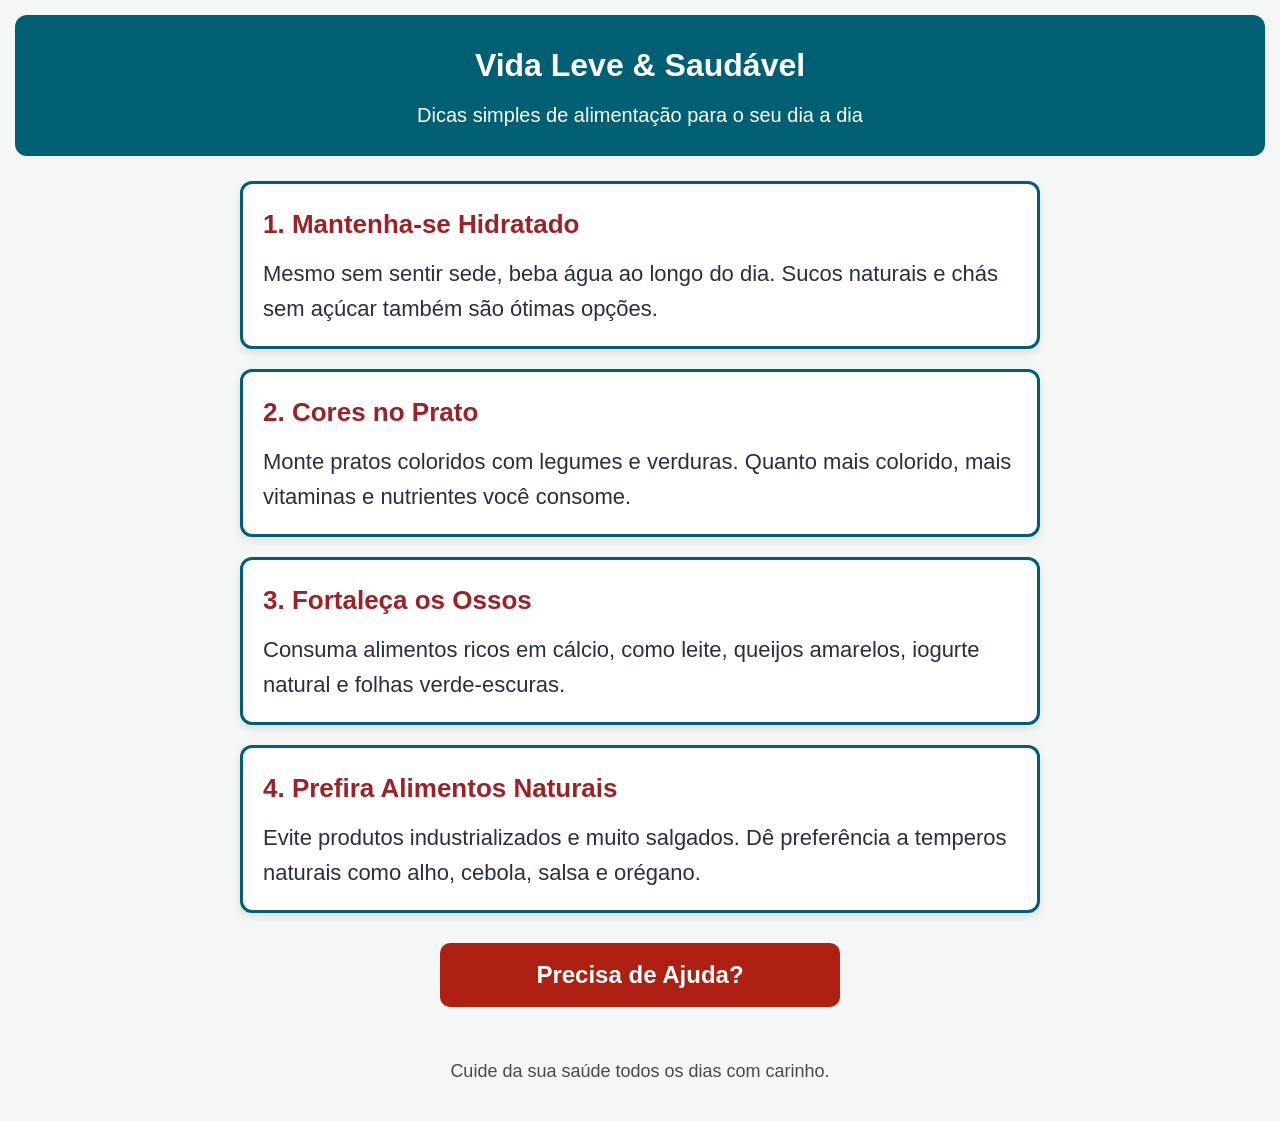
==== index.html @ eb5f770e "Add files via upload" ====
<!DOCTYPE html>
<html lang="pt-BR">
<head>
  <meta charset="UTF-8">
  <meta name="viewport" content="width=device-width, initial-scale=1.0">
  <title>Alimentação Saudável para a Terceira Idade</title>
  <link rel="stylesheet" href="style.css">
</head>
<body>

  <header>
    <h1>Vida Leve & Saudável</h1>
    <p>Dicas simples de alimentação para o seu dia a dia</p>
  </header>

  <main>
    <section class="card">
      <h2>1. Mantenha-se Hidratado</h2>
      <p>Mesmo sem sentir sede, beba água ao longo do dia. Sucos naturais e chás sem açúcar também são ótimas opções.</p>
    </section>

    <section class="card">
      <h2>2. Cores no Prato</h2>
      <p>Monte pratos coloridos com legumes e verduras. Quanto mais colorido, mais vitaminas e nutrientes você consome.</p>
    </section>

    <section class="card">
      <h2>3. Fortaleça os Ossos</h2>
      <p>Consuma alimentos ricos em cálcio, como leite, queijos amarelos, iogurte natural e folhas verde-escuras.</p>
    </section>

    <section class="card">
      <h2>4. Prefira Alimentos Naturais</h2>
      <p>Evite produtos industrializados e muito salgados. Dê preferência a temperos naturais como alho, cebola, salsa e orégano.</p>
    </section>

    <div class="div-botao">
      <button type="button" class="btn-ajuda" onclick="alert('Ligue para seu posto de saúde ou consulte seu médico para orientações personalizadas.')">Precisa de Ajuda?</button>
    </div>
  </main>

  <footer>
    <p>Cuide da sua saúde todos os dias com carinho.</p>
  </footer>

</body>
</html>
---- style.css ----
/* Configurações Globais de Acessibilidade */
* {
  box-sizing: border-box;
  margin: 0;
  padding: 0;
}

body {
  font-family: Arial, Helvetica, sans-serif;
  font-size: 22px; /* Fonte ampliada para facilitar a leitura */
  line-height: 1.6;
  background-color: #f4f7f6;
  color: #1a1a1a; /* Alto contraste com o fundo */
  padding: 15px;
}

/* Cabeçalho */
header {
  background-color: #005f73;
  color: #ffffff;
  padding: 25px 15px;
  text-align: center;
  border-radius: 12px;
  margin-bottom: 25px;
}

header h1 {
  font-size: 32px;
  margin-bottom: 8px;
}

header p {
  font-size: 20px;
}

/* Cartões de Dicas */
main {
  max-width: 800px;
  margin: 0 auto;
}

.card {
  background-color: #ffffff;
  border: 3px solid #005f73; /* Borda espessa para fácil visualização */
  border-radius: 12px;
  padding: 20px;
  margin-bottom: 20px;
  box-shadow: 0 4px 8px rgba(0, 0, 0, 0.1);
}

.card h2 {
  color: #9b2226; /* Cor escura e chamativa para destaques */
  font-size: 26px;
  margin-bottom: 10px;
}

.card p {
  color: #2b2d42;
}

/* Botão Grande de Ação */
.div-botao {
  text-align: center;
  margin: 30px 0;
}

.btn-ajuda {
  background-color: #ae2012;
  color: #ffffff;
  font-size: 24px;
  font-weight: bold;
  padding: 18px 30px;
  border: none;
  border-radius: 10px;
  cursor: pointer;
  width: 100%;
  max-width: 400px;
}

.btn-ajuda:hover {
  background-color: #9b2226;
}

/* Rodapé */
footer {
  text-align: center;
  padding: 20px;
  font-size: 18px;
  color: #4a4a4a;
}
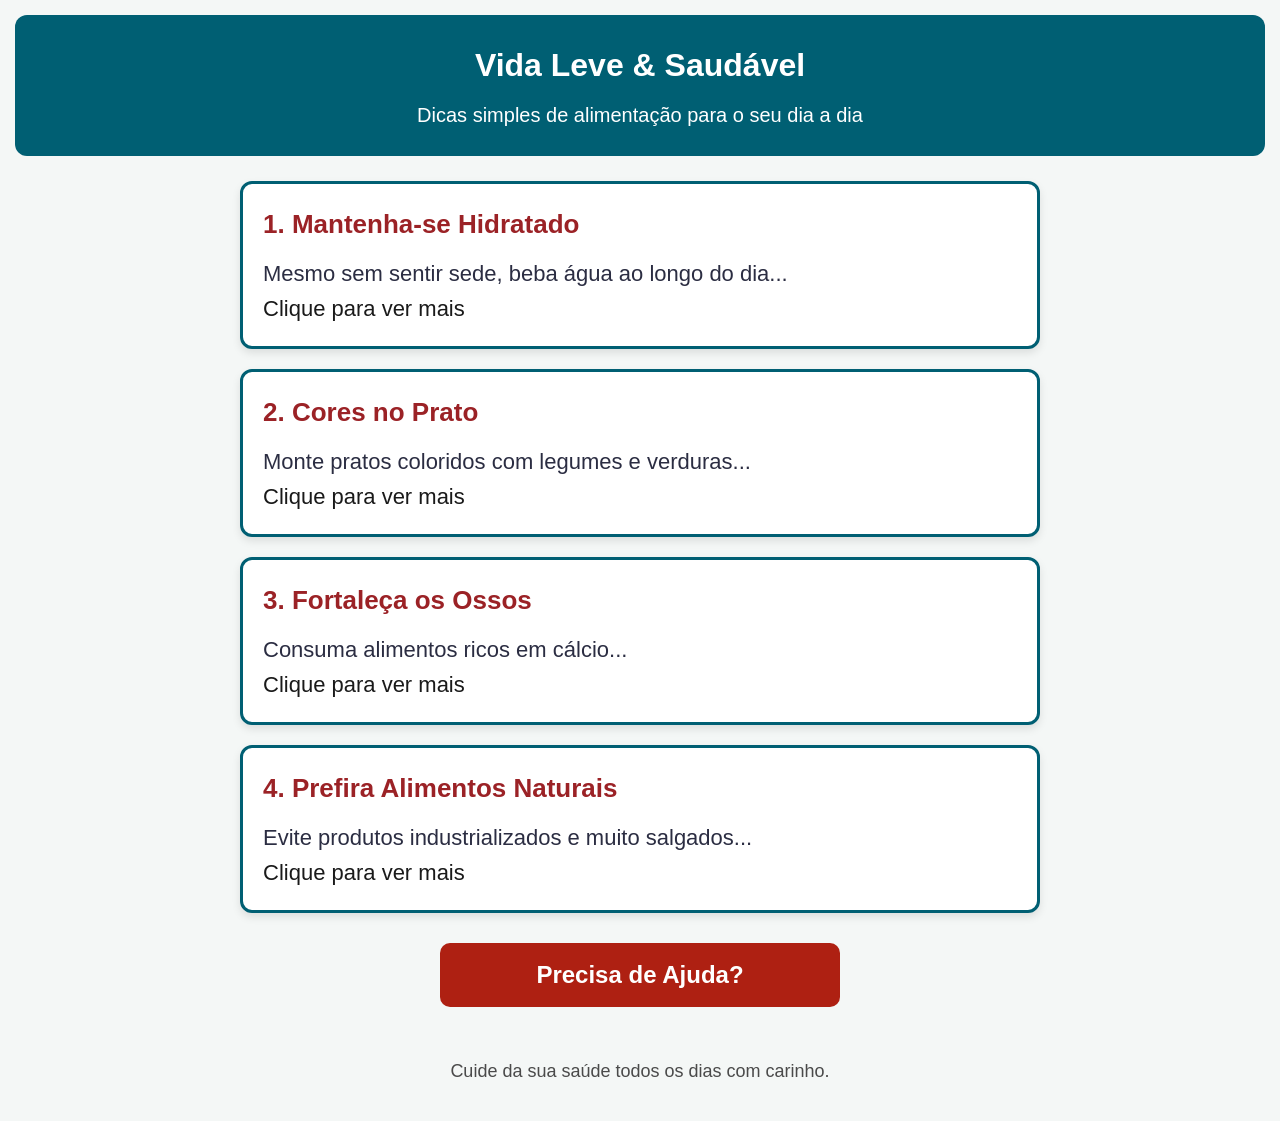
==== commit 4b4999b5: "Update index.html" ====
--- a/index.html
+++ b/index.html
@@ -14,25 +14,65 @@
   </header>
 
   <main>
-    <section class="card">
+    <!-- Card 1 -->
+    <div class="card" onclick="document.getElementById('modal1').showModal()">
+      <h2>1. Mantenha-se Hidratado</h2>
+      <p>Mesmo sem sentir sede, beba água ao longo do dia...</p>
+      <span class="dica-clique">Clique para ver mais</span>
+    </div>
+
+    <dialog id="modal1" class="modal">
+      <form method="dialog">
+        <button class="btn-fechar" aria-label="Fechar">&times;</button>
+      </form>
       <h2>1. Mantenha-se Hidratado</h2>
       <p>Mesmo sem sentir sede, beba água ao longo do dia. Sucos naturais e chás sem açúcar também são ótimas opções.</p>
-    </section>
+    </dialog>
 
-    <section class="card">
+    <!-- Card 2 -->
+    <div class="card" onclick="document.getElementById('modal2').showModal()">
+      <h2>2. Cores no Prato</h2>
+      <p>Monte pratos coloridos com legumes e verduras...</p>
+      <span class="dica-clique">Clique para ver mais</span>
+    </div>
+
+    <dialog id="modal2" class="modal">
+      <form method="dialog">
+        <button class="btn-fechar" aria-label="Fechar">&times;</button>
+      </form>
       <h2>2. Cores no Prato</h2>
       <p>Monte pratos coloridos com legumes e verduras. Quanto mais colorido, mais vitaminas e nutrientes você consome.</p>
-    </section>
+    </dialog>
 
-    <section class="card">
+    <!-- Card 3 -->
+    <div class="card" onclick="document.getElementById('modal3').showModal()">
+      <h2>3. Fortaleça os Ossos</h2>
+      <p>Consuma alimentos ricos em cálcio...</p>
+      <span class="dica-clique">Clique para ver mais</span>
+    </div>
+
+    <dialog id="modal3" class="modal">
+      <form method="dialog">
+        <button class="btn-fechar" aria-label="Fechar">&times;</button>
+      </form>
       <h2>3. Fortaleça os Ossos</h2>
       <p>Consuma alimentos ricos em cálcio, como leite, queijos amarelos, iogurte natural e folhas verde-escuras.</p>
-    </section>
+    </dialog>
 
-    <section class="card">
+    <!-- Card 4 -->
+    <div class="card" onclick="document.getElementById('modal4').showModal()">
+      <h2>4. Prefira Alimentos Naturais</h2>
+      <p>Evite produtos industrializados e muito salgados...</p>
+      <span class="dica-clique">Clique para ver mais</span>
+    </div>
+
+    <dialog id="modal4" class="modal">
+      <form method="dialog">
+        <button class="btn-fechar" aria-label="Fechar">&times;</button>
+      </form>
       <h2>4. Prefira Alimentos Naturais</h2>
       <p>Evite produtos industrializados e muito salgados. Dê preferência a temperos naturais como alho, cebola, salsa e orégano.</p>
-    </section>
+    </dialog>
 
     <div class="div-botao">
       <button type="button" class="btn-ajuda" onclick="alert('Ligue para seu posto de saúde ou consulte seu médico para orientações personalizadas.')">Precisa de Ajuda?</button>
@@ -44,4 +84,4 @@
   </footer>
 
 </body>
-</html>+</html>
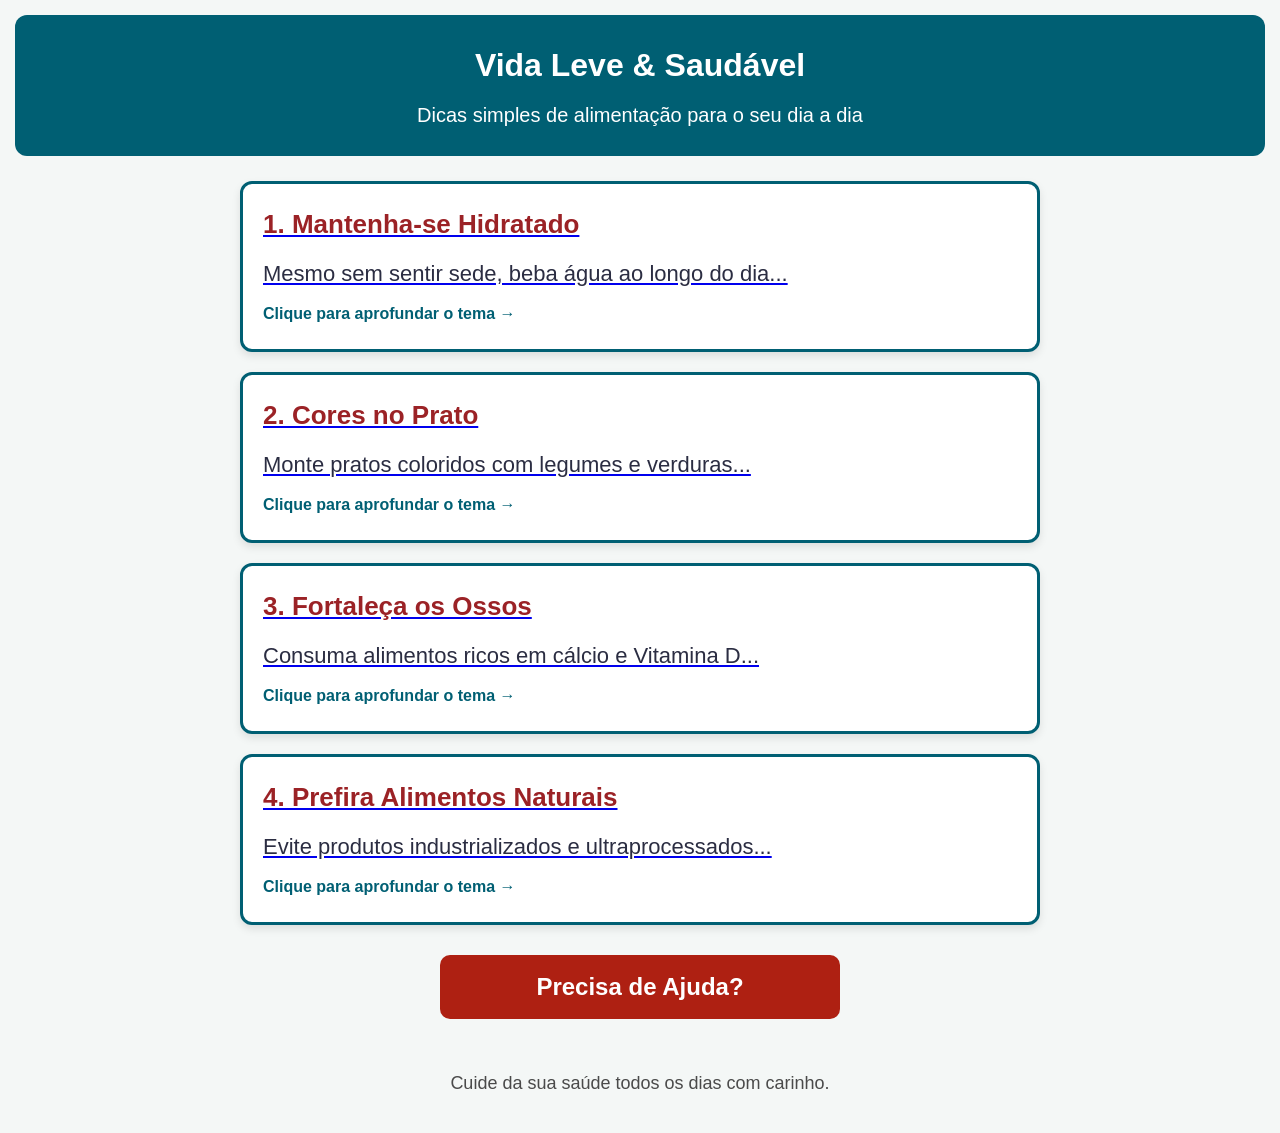
==== commit b2ee5c96: "Update index.html" ====
--- a/index.html
+++ b/index.html
@@ -8,6 +8,11 @@
 </head>
 <body>
 
+  <!-- Elementos Flutuantes Geometricos 3D de Fundo -->
+  <div class="bg-shape shape-1"></div>
+  <div class="bg-shape shape-2"></div>
+  <div class="bg-shape shape-3"></div>
+
   <header>
     <h1>Vida Leve & Saudável</h1>
     <p>Dicas simples de alimentação para o seu dia a dia</p>
@@ -15,64 +20,40 @@
 
   <main>
     <!-- Card 1 -->
-    <div class="card" onclick="document.getElementById('modal1').showModal()">
-      <h2>1. Mantenha-se Hidratado</h2>
-      <p>Mesmo sem sentir sede, beba água ao longo do dia...</p>
-      <span class="dica-clique">Clique para ver mais</span>
-    </div>
-
-    <dialog id="modal1" class="modal">
-      <form method="dialog">
-        <button class="btn-fechar" aria-label="Fechar">&times;</button>
-      </form>
-      <h2>1. Mantenha-se Hidratado</h2>
-      <p>Mesmo sem sentir sede, beba água ao longo do dia. Sucos naturais e chás sem açúcar também são ótimas opções.</p>
-    </dialog>
+    <a href="hidratacao.html" class="card-link">
+      <div class="card">
+        <h2>1. Mantenha-se Hidratado</h2>
+        <p>Mesmo sem sentir sede, beba água ao longo do dia...</p>
+        <span class="dica-clique">Clique para aprofundar o tema →</span>
+      </div>
+    </a>
 
     <!-- Card 2 -->
-    <div class="card" onclick="document.getElementById('modal2').showModal()">
-      <h2>2. Cores no Prato</h2>
-      <p>Monte pratos coloridos com legumes e verduras...</p>
-      <span class="dica-clique">Clique para ver mais</span>
-    </div>
-
-    <dialog id="modal2" class="modal">
-      <form method="dialog">
-        <button class="btn-fechar" aria-label="Fechar">&times;</button>
-      </form>
-      <h2>2. Cores no Prato</h2>
-      <p>Monte pratos coloridos com legumes e verduras. Quanto mais colorido, mais vitaminas e nutrientes você consome.</p>
-    </dialog>
+    <a href="cores-no-prato.html" class="card-link">
+      <div class="card">
+        <h2>2. Cores no Prato</h2>
+        <p>Monte pratos coloridos com legumes e verduras...</p>
+        <span class="dica-clique">Clique para aprofundar o tema →</span>
+      </div>
+    </a>
 
     <!-- Card 3 -->
-    <div class="card" onclick="document.getElementById('modal3').showModal()">
-      <h2>3. Fortaleça os Ossos</h2>
-      <p>Consuma alimentos ricos em cálcio...</p>
-      <span class="dica-clique">Clique para ver mais</span>
-    </div>
-
-    <dialog id="modal3" class="modal">
-      <form method="dialog">
-        <button class="btn-fechar" aria-label="Fechar">&times;</button>
-      </form>
-      <h2>3. Fortaleça os Ossos</h2>
-      <p>Consuma alimentos ricos em cálcio, como leite, queijos amarelos, iogurte natural e folhas verde-escuras.</p>
-    </dialog>
+    <a href="fortaleca-ossos.html" class="card-link">
+      <div class="card">
+        <h2>3. Fortaleça os Ossos</h2>
+        <p>Consuma alimentos ricos em cálcio e Vitamina D...</p>
+        <span class="dica-clique">Clique para aprofundar o tema →</span>
+      </div>
+    </a>
 
     <!-- Card 4 -->
-    <div class="card" onclick="document.getElementById('modal4').showModal()">
-      <h2>4. Prefira Alimentos Naturais</h2>
-      <p>Evite produtos industrializados e muito salgados...</p>
-      <span class="dica-clique">Clique para ver mais</span>
-    </div>
-
-    <dialog id="modal4" class="modal">
-      <form method="dialog">
-        <button class="btn-fechar" aria-label="Fechar">&times;</button>
-      </form>
-      <h2>4. Prefira Alimentos Naturais</h2>
-      <p>Evite produtos industrializados e muito salgados. Dê preferência a temperos naturais como alho, cebola, salsa e orégano.</p>
-    </dialog>
+    <a href="alimentos-naturais.html" class="card-link">
+      <div class="card">
+        <h2>4. Prefira Alimentos Naturais</h2>
+        <p>Evite produtos industrializados e ultraprocessados...</p>
+        <span class="dica-clique">Clique para aprofundar o tema →</span>
+      </div>
+    </a>
 
     <div class="div-botao">
       <button type="button" class="btn-ajuda" onclick="alert('Ligue para seu posto de saúde ou consulte seu médico para orientações personalizadas.')">Precisa de Ajuda?</button>
--- a/style.css
+++ b/style.css
@@ -1,4 +1,4 @@
-    /* Configurações Globais de Acessibilidade */
+/* Configurações Globais de Acessibilidade */
 * {
   box-sizing: border-box;
   margin: 0;
@@ -33,29 +33,111 @@
   font-size: 20px;
 }
 
-/* Cartões de Dicas */
+/* Lista Principal */
 main {
   max-width: 800px;
   margin: 0 auto;
 }
 
+/* Cartões de Dicas */
 .card {
   background-color: #ffffff;
-  border: 3px solid #005f73; /* Borda espessa para fácil visualização */
+  border: 3px solid #005f73;
   border-radius: 12px;
   padding: 20px;
   margin-bottom: 20px;
   box-shadow: 0 4px 8px rgba(0, 0, 0, 0.1);
+  cursor: pointer;
+  transition: transform 0.2s ease, box-shadow 0.2s ease;
+}
+
+.card:hover {
+  transform: translateY(-3px);
+  box-shadow: 0 6px 12px rgba(0, 0, 0, 0.15);
 }
 
 .card h2 {
-  color: #9b2226; /* Cor escura e chamativa para destaques */
+  color: #9b2226;
   font-size: 26px;
   margin-bottom: 10px;
 }
 
 .card p {
   color: #2b2d42;
+}
+
+.dica-clique {
+  display: inline-block;
+  margin-top: 10px;
+  font-size: 16px;
+  font-weight: bold;
+  color: #005f73;
+}
+
+/* ========================================================
+   ESTILOS DO MODAL E SOBREPOSIÇÃO (FUNDO ESCURO)
+   ======================================================== */
+
+/* Modal Centralizado */
+.modal {
+  margin: auto;
+  padding: 30px;
+  width: 90%;
+  max-width: 600px;
+  border: 4px solid #005f73;
+  border-radius: 16px;
+  background-color: #ffffff;
+  box-shadow: 0 10px 30px rgba(0, 0, 0, 0.4);
+  position: relative;
+  animation: surgindo 0.3s ease-out;
+}
+
+.modal h2 {
+  color: #9b2226;
+  font-size: 28px;
+  margin-bottom: 15px;
+  padding-right: 30px;
+}
+
+.modal p {
+  font-size: 22px;
+  color: #1a1a1a;
+}
+
+/* O Fundo Escuro (Backdrop) */
+dialog::backdrop {
+  background-color: rgba(0, 0, 0, 0.75); /* Escurece a tela */
+  backdrop-filter: blur(3px); /* Efeito opcional de leve desfoque no fundo */
+}
+
+/* Botão de Fechar (X) */
+.btn-fechar {
+  position: absolute;
+  top: 15px;
+  right: 15px;
+  background: none;
+  border: none;
+  font-size: 36px;
+  font-weight: bold;
+  color: #ae2012;
+  cursor: pointer;
+  line-height: 1;
+}
+
+.btn-fechar:hover {
+  color: #9b2226;
+}
+
+/* Animação Suave ao Abrir */
+@keyframes surgindo {
+  from {
+    opacity: 0;
+    transform: scale(0.9);
+  }
+  to {
+    opacity: 1;
+    transform: scale(1);
+  }
 }
 
 /* Botão Grande de Ação */
@@ -87,4 +169,4 @@
   padding: 20px;
   font-size: 18px;
   color: #4a4a4a;
-}+}
